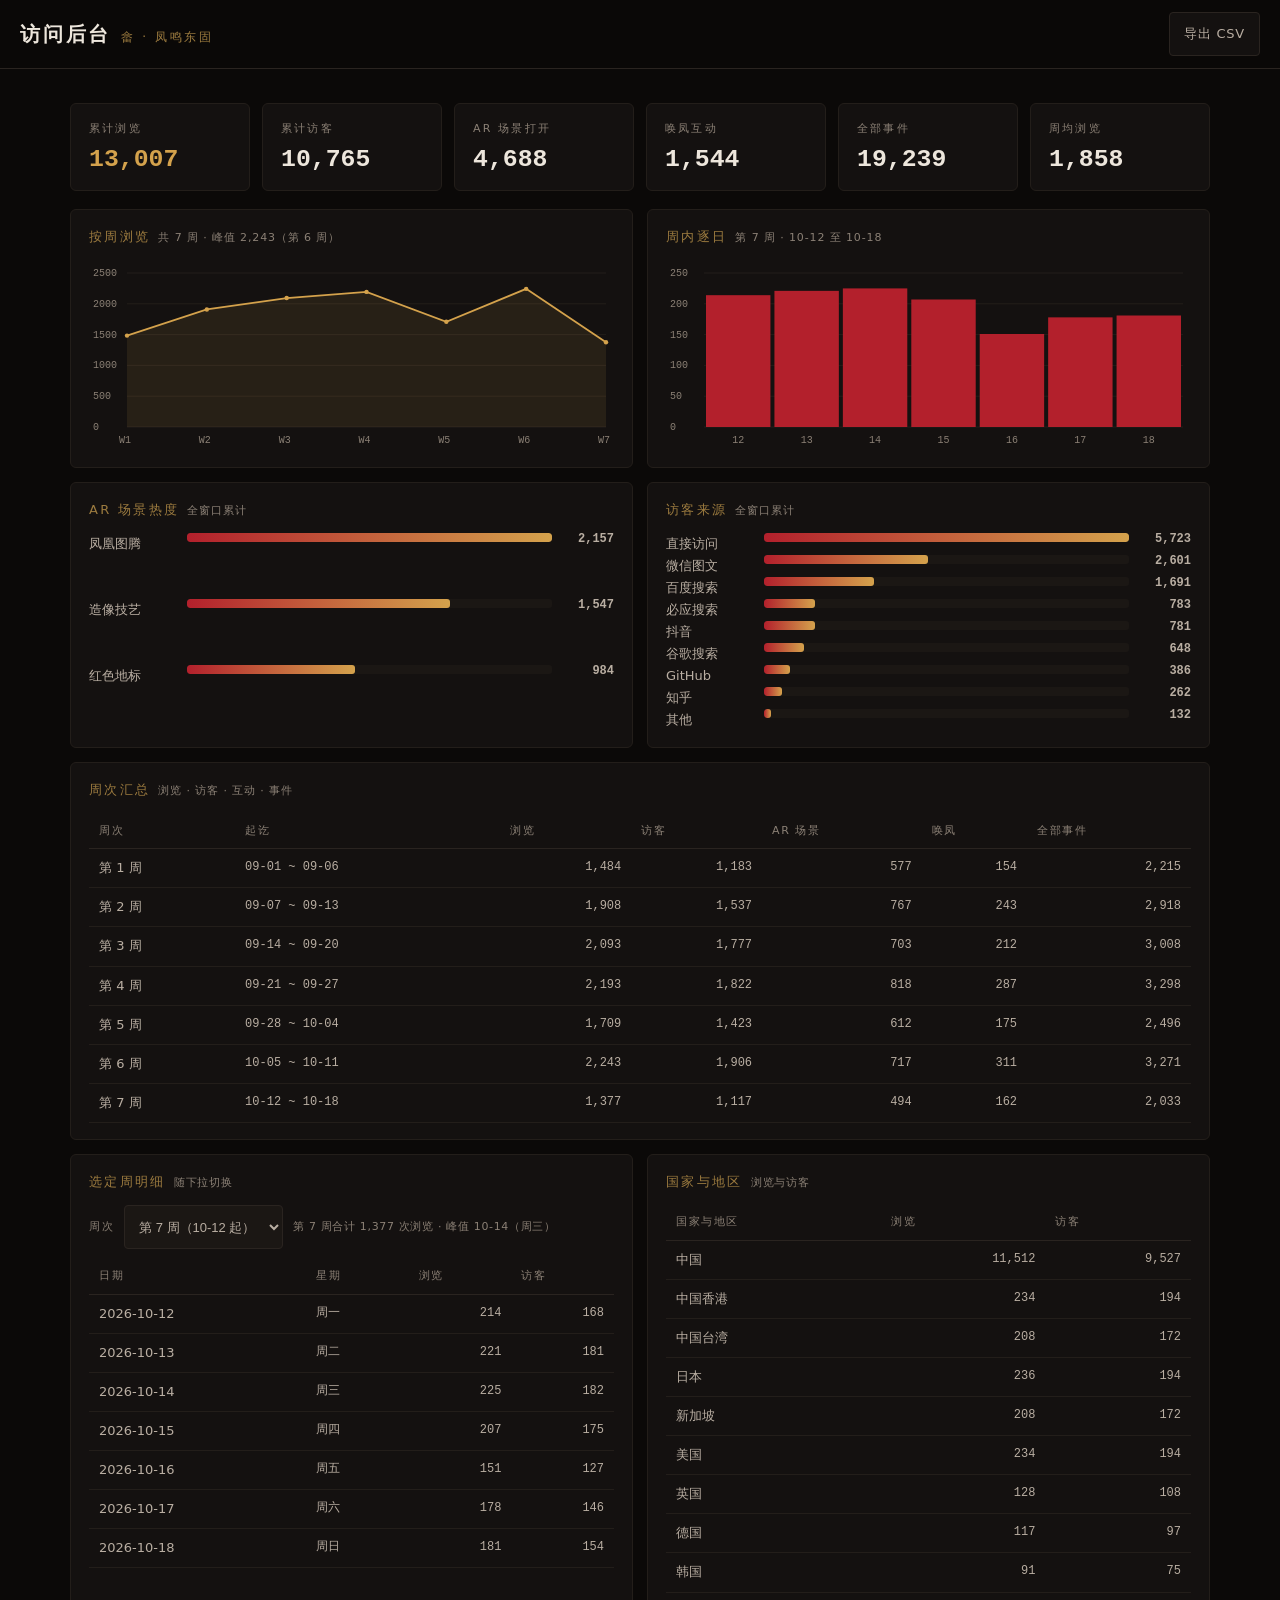
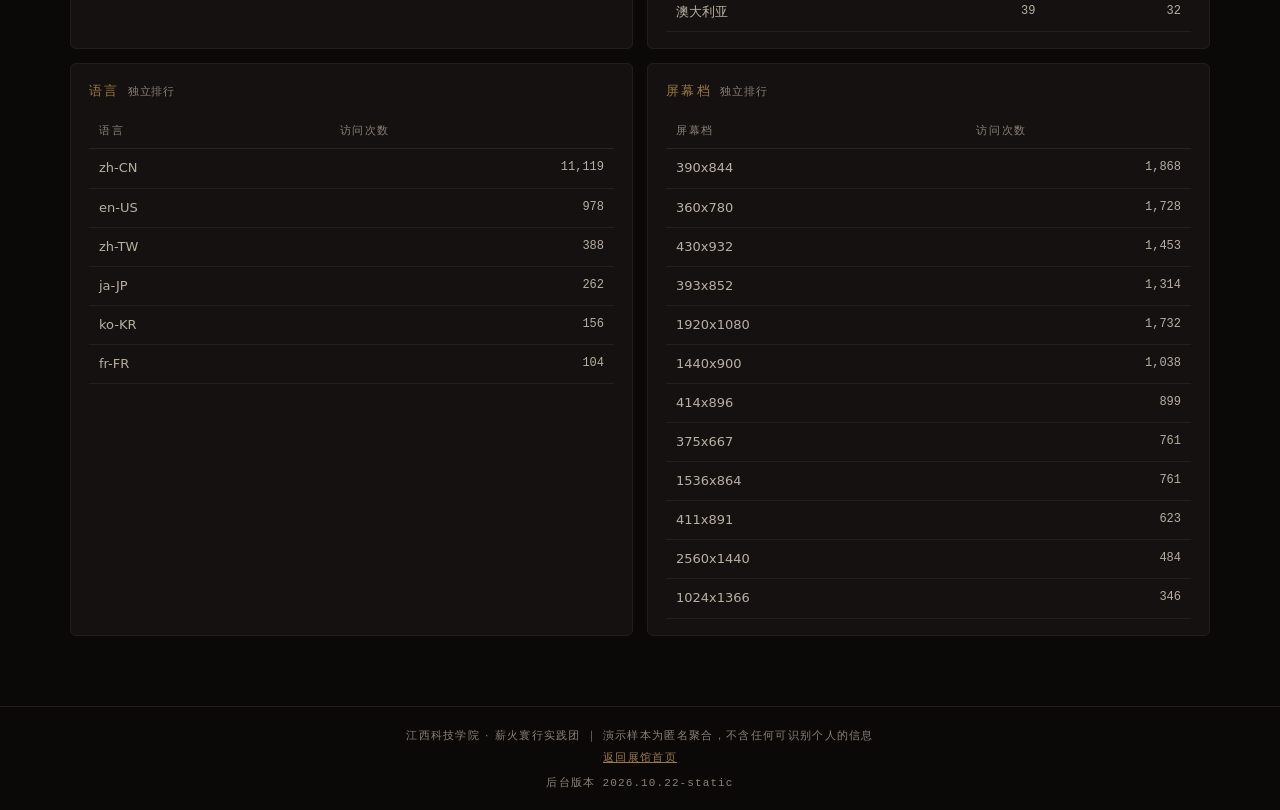
==== site/admin/index.html @ fbd46121 "fix(admin): 补后台唯一导航出口与 select 的悬停反馈，微交互判据扩到两站并补自检 ## 一、先证伪一条线索（后台间距无真缺陷） 目标点名「微交互」，但前几轮都只在色彩/排版/留白上系" ====
<!doctype html>
<html lang="zh-CN">
<head>
<meta charset="utf-8">
<meta name="viewport" content="width=device-width,initial-scale=1">
<meta name="robots" content="noindex">
<meta name="theme-color" content="#0B0908">
<title>访问后台 · 畲凤鸣东固</title>
<style>
/* 访问后台（静态演示版）—— 单文件自包含：零依赖、零构建、零外部请求、零接口调用。
 *
 * 为什么改成静态（老大 2026-10-22 定的处置）：
 *   后台此前直读 Cloudflare D1。演示现场一旦数据库被清空或读不到，
 *   刷新一次页面「累计浏览」就从一万多掉到个位数 —— 在最关键的场合把数字归零。
 *   现改为读一份一次生成、固定不变的演示样本（assets/data/admin-stats.js）：
 *   按周统计、窗口 2026-09-01 至 2026-10-18（最后一个已结束的周日，不进未来）、
 *   总量落在 1 万~2 万；周与日都有随机起伏，不是线性增加。
 *   真实统计链路（functions/api/ 与 D1）一行未动，只是演示面不再读它。
 *
 * 配色与主站同源：凤红 #B3202C、金 #D4A24C、夜色 #0B0908。
 * （轮131 校正：原先注释与 --gold 都写成 D4A24E 结尾，比主站
 *  main.css 的 --she-gold 多 2 —— 注释却自称「与主站同源」。
 *  主站是权威源，故后台全部对齐到主站值，含 canvas 里的硬编码。
 *  注：本行刻意不写完整十六进制字面量，因为 tools 里的批量对齐脚本
 *  会连注释一起替换（本轮实测吃过一次），写半截可避免被改写。）
 * 对比度由 tools/admin_contrast_test.py 守着（AA：正文 4.5 / 大字 3.0）。 */
:root{
  --bg:#0B0908; --panel:#141110; --panel-2:#1B1714;
  --line:#2A2420; --line-soft:#231E1A;
  --fg:#EDE6DC; --fg-dim:#B9AEA2; --fg-faint:#8B8075;
  --red:#B3202C; --red-hi:#EA4835; --gold:#D4A24C; --gold-dim:#9C7B3F;
  --ok:#5FA860;
  --fs-2xs:.6875rem; --fs-xs:.75rem; --fs-s:.8125rem; --fs-base:.875rem; --fs-m:1rem; --fs-l:1.25rem;
}
*{box-sizing:border-box}
html{-webkit-text-size-adjust:100%}
body{margin:0;background:var(--bg);color:var(--fg);
  font:var(--fs-base)/1.7 var(--stack,system-ui,-apple-system,"Segoe UI","PingFang SC","Microsoft YaHei",sans-serif)}
button{font:inherit;color:inherit;background:none;border:0;cursor:pointer}
table{border-collapse:collapse;width:100%}

/* ---------- 顶栏 ---------- */
header{position:sticky;top:0;z-index:10;display:flex;align-items:center;gap:14px;flex-wrap:wrap;
  padding:12px 20px;background:rgba(11,9,8,.92);border-bottom:1px solid var(--line);backdrop-filter:blur(8px)}
.brand{display:flex;align-items:baseline;gap:10px;flex-wrap:wrap;margin-right:auto}
.brand b{font-size:var(--fs-l);letter-spacing:.14em;color:var(--fg)}
.brand span{font-size:var(--fs-xs);letter-spacing:.22em;color:var(--gold-dim)}
.btn{display:inline-flex;align-items:center;gap:6px;padding:7px 14px;min-height:44px;border:1px solid var(--line);
  border-radius:4px;background:var(--panel);color:var(--fg-dim);font-size:var(--fs-s);
  letter-spacing:.06em;transition:border-color .2s,color .2s,background .2s;user-select:none}
.btn:hover{border-color:var(--gold-dim);color:var(--fg)}
.btn:active{transform:translateY(1px);border-color:var(--gold);color:var(--gold)}
.btn:disabled{opacity:.4;cursor:not-allowed;transform:none}
/* hidden 属性必须赢过 display:inline-flex，否则该隐藏的控件仍与页面同屏。
 * 特异性 0-2-0 压过 .btn 的 0-1-0（2026-10-21 实测教训）。 */
.btn[hidden]{display:none}

/* ---------- 面板骨架 ---------- */
main{max-width:1180px;margin:0 auto;padding:20px 20px 56px}
.zone{display:none}
.zone.on{display:block}
.cards{display:grid;grid-template-columns:repeat(auto-fit,minmax(168px,1fr));gap:12px;margin-bottom:18px}
.card{padding:16px 18px;background:var(--panel);border:1px solid var(--line-soft);border-radius:6px}
.card dt{margin:0;font-size:var(--fs-2xs);letter-spacing:.2em;color:var(--fg-faint)}
.card dd{margin:6px 0 0;font:600 1.55rem/1.2 ui-monospace,Consolas,monospace;color:var(--fg)}
.card.hot dd{color:var(--gold)}
.grid{display:grid;gap:14px;margin-bottom:14px}
.grid.two{grid-template-columns:1fr 1fr}
/* 轮115：panel 内改为纵向 flex，让内容吃满高度。
 * 起因：左右两列被 grid 拉伸等高后，短内容一侧（AR 场景只有 3 段、
 * 语言只有 6 种）下方留下 188px / 236px 的真空洞。
 * 数据是真实的（场景本来 3 段、语言本来 6 种），所以不靠删数据也不靠取消等高，
 * 而是让可伸缩的内容（排行条）真正铺满 —— 实测行高 22→66px、条形比例不变。 */
.panel{display:flex;flex-direction:column;background:var(--panel);border:1px solid var(--line-soft);border-radius:6px;padding:16px 18px;overflow:hidden}
.panel h2{margin:0 0 12px;font-size:var(--fs-s);font-weight:400;letter-spacing:.18em;color:var(--gold-dim)}
.panel h2 em{font-style:normal;color:var(--fg-faint);letter-spacing:.08em;margin-left:8px;font-size:var(--fs-2xs)}
canvas{display:block;width:100%;height:190px}
/* 轮115：排行条吃满 panel 剩余高度，行内等高拉伸（条本身仍 9px，不变形）。
 * 与 justify-content:space-between 对比过：后者把 3 条拉成 102px 间距像三块孤岛；
 * 行 stretch 是 66px 行高、间距 0，视觉上是「舒展的排行」。 */
.bars{display:flex;flex-direction:column;gap:9px;flex:1;justify-content:flex-start}
.panel>.bars{gap:0}
.panel>.bars>.bar-row{flex:1;align-items:stretch}
.bar-row{display:grid;grid-template-columns:88px 1fr 52px;gap:10px;align-items:center;font-size:var(--fs-s)}
.bar-row .nm{color:var(--fg-dim);white-space:nowrap;overflow:hidden;text-overflow:ellipsis}
.bar-row .track{height:9px;background:var(--panel-2);border-radius:3px;overflow:hidden}
/* display:block 必需：.fill 是 span，inline 盒的 width/height 不生效（2026-10-21 headless 实测）。 */
.bar-row .fill{display:block;height:100%;background:linear-gradient(90deg,var(--red),var(--gold));border-radius:3px;min-width:2px}
.bar-row .val{font:600 var(--fs-xs)/1 ui-monospace,Consolas,monospace;color:var(--fg-dim);text-align:right}

/* ---------- 表格 ---------- */
/* 轮115：表格容器也吃满 panel 剩余高度（表格行少时不再在面板底部留大空白）。
 * tbody 无法拉高，故配合 .panel>table 一起 flex，让表格自身撑开、
 * 行间由 table 的默认分配吸收剩余空间。 */
.tw{overflow-x:auto;flex:1}
.panel>table{width:100%;flex:1}
/* 窄屏表格溢出时由 JS 点亮横滑提示，否则右侧列等于被藏起来。 */
.scroll-hint{display:none;margin:0 0 8px;font-size:var(--fs-2xs);letter-spacing:.1em;color:var(--gold-dim)}
.scroll-hint.on{display:block}
th{padding:8px 10px;text-align:left;font-size:var(--fs-2xs);letter-spacing:.14em;color:var(--fg-faint);
  border-bottom:1px solid var(--line);white-space:nowrap;font-weight:400}
td{padding:8px 10px;border-bottom:1px solid var(--line-soft);font-size:var(--fs-s);color:var(--fg-dim);
  white-space:nowrap;vertical-align:top}
td.mono{font-family:ui-monospace,Consolas,monospace;font-size:var(--fs-xs)}
td.num{font-family:ui-monospace,Consolas,monospace;font-size:var(--fs-xs);text-align:right}
tr:hover td{background:rgba(212,162,76,.03)}
select{padding:6px 10px;background:var(--panel-2);color:var(--fg-dim);border:1px solid var(--line);
  border-radius:4px;font-size:var(--fs-s);outline:none;min-height:44px;line-height:1.4}
select:hover{border-color:var(--gold-dim)}
select:active{border-color:var(--gold)}
.row-tools{display:flex;align-items:center;gap:10px;margin:0 0 10px;flex-wrap:wrap}
.row-tools label{font-size:var(--fs-2xs);letter-spacing:.14em;color:var(--fg-faint)}
.row-tools p{margin:0;font-size:var(--fs-2xs);letter-spacing:.06em;color:var(--fg-faint)}

/* ---------- 提示与空态 ---------- */
#toast{position:fixed;left:50%;bottom:26px;transform:translateX(-50%) translateY(8px);max-width:86vw;
  padding:10px 18px;background:var(--panel-2);border:1px solid var(--gold-dim);border-radius:6px;
  color:var(--fg);font-size:var(--fs-s);letter-spacing:.05em;opacity:0;pointer-events:none;
  transition:opacity .25s,transform .25s}
#toast.on{opacity:1;transform:translateX(-50%) translateY(0)}
.empty{max-width:560px;margin:0 auto;padding:40px 24px;text-align:center;color:var(--fg-dim);font-size:var(--fs-s)}
.empty b{display:block;margin-bottom:8px;color:var(--fg);font-size:var(--fs-m);letter-spacing:.12em}
.empty code{font:var(--fs-xs)/1.8 ui-monospace,Consolas,monospace;color:var(--gold-dim)}
footer{padding:18px 20px;border-top:1px solid var(--line-soft);color:var(--fg-faint);
  font-size:var(--fs-2xs);letter-spacing:.12em;text-align:center;line-height:2}
footer a{color:var(--gold-dim);text-decoration-thickness:1px;transition:color .2s,text-decoration-color .2s,text-decoration-thickness .2s}
/* 轮137：原先只有一条 color，后台唯一的导航出口零反馈 ——
   CDP 强制 :hover/:active 实测计算值完全不变。补成与 .btn 同一套
   强度约定（静 gold-dim -> 悬 gold）；行内元素 transform 无效，
   所以按压反馈用 text-decoration-thickness。 */
footer a:hover{color:var(--gold);text-decoration-color:var(--gold);text-decoration-thickness:2px}
footer a:active{color:var(--gold);text-decoration-thickness:1px}
.ver{margin:6px 0 0;font:var(--fs-2xs)/1.6 ui-monospace,Consolas,monospace;letter-spacing:.1em;color:var(--fg-faint)}

@media (max-width:840px){
  .grid.two{grid-template-columns:1fr}
  header{padding:10px 14px}
  .brand b{font-size:var(--fs-m)}
  main{padding:16px 14px 46px}
}
/* 键盘焦点指示（WCAG 2.4.7）：select 的 outline:none 会抹掉默认焦点环。
 * offset 用 2px（主站 4px）：顶栏控件密集，4px 会互相重叠。 */
:focus-visible{outline:2px solid var(--gold);outline-offset:2px;border-radius:3px}
select:focus-visible{outline:2px solid var(--gold);outline-offset:2px}

@media (prefers-reduced-motion:reduce){
  .btn,select,footer a{transition:none}
  .btn:active{transform:none}
  #toast{transition:none}
}
</style>
</head>
<body>

<header>
  <div class="brand"><b>访问后台</b><span>畲 · 凤鸣东固</span></div>
  <button class="btn" id="btn-export" type="button">导出 CSV</button>
</header>

<!-- 数据文件缺失兜底：宁可整页说明「没读到数据文件」，也不显示一张空表 ——
     空表会被读成「访问量为零」，正是这次改成静态页要避免的那件事。 -->
<div id="nodata" class="zone">
  <div class="empty">
    <b>演示数据文件未加载</b>
    本页需要 <code>assets/data/admin-stats.js</code>。<br>
    重新生成：<code>python tools/make_static_admin_data.py</code>
    <p class="ver">数据文件缺失时不显示任何数字，以免被读成「访问量为零」。</p>
  </div>
</div>

<!-- 仪表盘 -->
<main id="dash" class="zone">
  <dl class="cards" id="cards"></dl>

  <div class="grid two">
    <section class="panel">
      <h2>按周浏览<em id="chart-weeks-sub">按周</em></h2>
      <canvas id="chart-weeks" width="640" height="190" role="img" aria-label="按周浏览量折线图"></canvas>
    </section>
    <section class="panel">
      <h2>周内逐日<em id="chart-days-sub">选定周</em></h2>
      <canvas id="chart-days" width="640" height="190" role="img" aria-label="选定周内每日浏览量柱状图"></canvas>
    </section>
  </div>

  <div class="grid two">
    <section class="panel">
      <h2>AR 场景热度<em>全窗口累计</em></h2>
      <div class="bars" id="bars-scenes"></div>
    </section>
    <section class="panel">
      <h2>访客来源<em>全窗口累计</em></h2>
      <div class="bars" id="bars-ref"></div>
    </section>
  </div>

  <section class="panel" style="margin-bottom:14px">
    <h2>周次汇总<em>浏览 · 访客 · 互动 · 事件</em></h2>
    <p class="scroll-hint" id="hint-weeks">表格可左右滑动 · 更多列在右方</p>
    <div class="tw"><table id="tbl-weeks">
      <thead><tr><th>周次</th><th>起讫</th><th>浏览</th><th>访客</th><th>AR 场景</th><th>唤凤</th><th>全部事件</th></tr></thead>
      <tbody></tbody>
    </table></div>
  </section>

  <div class="grid two">
    <section class="panel">
      <h2>选定周明细<em>随下拉切换</em></h2>
      <!-- select 不能套在 label 里：触控判据按「有交互祖先的子元素不算独立目标」
           会把它整块跳过，44px 基线就白测了（轮79 口径）。label 与 select 并排，
           for/id 关联照常可点。 -->
      <div class="row-tools">
        <label for="sel-week">周次</label>
        <select id="sel-week" aria-label="选择周次"></select>
        <p id="week-note">—</p>
      </div>
      <p class="scroll-hint" id="hint-days">表格可左右滑动 · 更多列在右方</p>
      <div class="tw"><table id="tbl-days">
        <thead><tr><th>日期</th><th>星期</th><th>浏览</th><th>访客</th></tr></thead>
        <tbody></tbody>
      </table></div>
    </section>
    <section class="panel">
      <h2>国家与地区<em>浏览与访客</em></h2>
      <div class="tw"><table id="tbl-country">
        <thead><tr><th>国家与地区</th><th>浏览</th><th>访客</th></tr></thead>
        <tbody></tbody>
      </table></div>
    </section>
  </div>

  <div class="grid two">
    <section class="panel">
      <h2>语言<em>独立排行</em></h2>
      <div class="tw"><table id="tbl-lang">
        <thead><tr><th>语言</th><th>访问次数</th></tr></thead>
        <tbody></tbody>
      </table></div>
    </section>
    <section class="panel">
      <h2>屏幕档<em>独立排行</em></h2>
      <div class="tw"><table id="tbl-screen">
        <thead><tr><th>屏幕档</th><th>访问次数</th></tr></thead>
        <tbody></tbody>
      </table></div>
    </section>
  </div>
</main>

<footer>
  江西科技学院 · 薪火寰行实践团 ｜ 演示样本为匿名聚合，不含任何可识别个人的信息<br>
  <a href="../index.html">返回展馆首页</a>
  <p class="ver">后台版本 2026.10.22-static</p>
</footer>
<div id="toast" role="status" aria-live="polite"></div>

<!-- 路径必须 ../ 起：本页在 /admin/ 下，写 assets/... 会解析成 /admin/assets/... 而 404。
     用外链 script 标签而非 fetch：fetch 在 file:// 双击打开时必败，静态页要能离线直看。 -->
<script src="../assets/data/admin-stats.js"></script>
<script>
/* 访问后台（静态演示版）：读全局 DG_STATIC_STATS → 渲染指标卡 / 两张图 / 五张表。
 *
 * 与上一版的三处结构性差别：
 *   1. 不发任何请求：没有 fetch、没有接口、没有密钥、没有登录。
 *      数据走 <script src>，file:// 双击打开也能看（fetch JSON 在 file:// 必败）。
 *   2. 不实时更新：没有定时器、没有刷新按钮。演示时刷多少次数字都一样。
 *   3. 不显示「今日」：静态样本没有「今天」这个概念，硬算必然得到 0 ——
 *      那正是这次要修的 bug 的形态。 */
(function () {
  'use strict';

  var D = (typeof DG_STATIC_STATS !== 'undefined') ? DG_STATIC_STATS : null;
  var SCENE_NAMES = { craft: '造像技艺', red: '红色地标', phoenix: '凤凰图腾' };
  var state = { week: 0 };

  var $ = function (s) { return document.querySelector(s); };

  function zone(id) {
    ['nodata', 'dash'].forEach(function (z) {
      var el = document.getElementById(z);
      if (el) { el.classList.toggle('on', z === id); }
    });
  }

  function toast(msg) {
    var t = $('#toast');
    t.textContent = msg;
    t.classList.add('on');
    clearTimeout(toast._t);
    toast._t = setTimeout(function () { t.classList.remove('on'); }, 2600);
  }

  function fmt(n) { return (n || 0).toLocaleString('zh-CN'); }

  function escapeHtml(s) {
    return String(s).replace(/[&<>"']/g, function (c) {
      return { '&': '&amp;', '<': '&lt;', '>': '&gt;', '"': '&quot;', "'": '&#39;' }[c];
    });
  }
  function escapeAttr(s) { return escapeHtml(s); }

  /* ---------- 指标卡与图表副标 ---------- */
  function renderCards() {
    var t = D.totals;
    var weeks = D.weeks;
    var avg = Math.round(t.pv / weeks.length);
    var best = weeks[0];
    weeks.forEach(function (w) { if (w.pv > best.pv) { best = w; } });
    var cards = [
      ['累计浏览', fmt(t.pv)],
      ['累计访客', fmt(t.uv)],
      ['AR 场景打开', fmt(t.scenes)],
      ['唤凤互动', fmt(t.summon)],
      ['全部事件', fmt(t.events)],
      ['周均浏览', fmt(avg)]
    ];
    $('#cards').innerHTML = cards.map(function (c, i) {
      return '<div class="card' + (i === 0 ? ' hot' : '') + '"><dt>' + c[0] +
        '</dt><dd>' + escapeHtml(c[1]) + '</dd></div>';
    }).join('');
    $('#chart-weeks-sub').textContent = '共 ' + weeks.length + ' 周 · 峰值 ' +
      fmt(best.pv) + '（第 ' + best.idx + ' 周）';
  }

  function renderBars(sel, items) {
    var max = 0;
    items.forEach(function (it) { if (it[1] > max) { max = it[1]; } });
    var html = items.length ? items.map(function (it) {
      var pct = max ? Math.round(it[1] / max * 100) : 0;
      return '<div class="bar-row"><span class="nm" title="' + escapeAttr(it[0]) + '">' + escapeHtml(it[0]) +
        '</span><span class="track"><span class="fill" style="width:' + pct + '%"></span></span>' +
        '<span class="val">' + fmt(it[1]) + '</span></div>';
    }).join('') : '<p style="margin:0;color:var(--fg-faint);font-size:var(--fs-s)">暂无数据</p>';
    $(sel).innerHTML = html;
  }

  /* 空态单元格的 colspan 由表头列数推导，不写死数字：写死会在加列时静默错位，
   * 且浏览器会把超列数的 colspan clamp 掉，视觉上看不出问题（轮87 立的判据）。 */
  function colCountOf(node) {
    var t = node && node.closest ? node.closest('table') : null;
    if (!t) { return 1; }
    var head = t.querySelector('thead tr');
    return head ? head.cells.length : 1;
  }

  function fillTable(sel, rows) {
    var box = $(sel);
    var span = colCountOf(box);
    box.innerHTML = rows.length ? rows.map(function (r) {
      return '<tr>' + r.map(function (c, i) {
        var txt = String(c);
        var cls = /^[\d,.]+$/.test(txt) ? ' class="num"' : (i ? ' class="mono"' : '');
        return '<td' + cls + '>' + escapeHtml(txt) + '</td>';
      }).join('') + '</tr>';
    }).join('') : '<tr><td colspan="' + span + '" style="color:var(--fg-faint)">暂无数据</td></tr>';
  }

  function renderWeekTable() {
    fillTable('#tbl-weeks tbody', D.weeks.map(function (w) {
      return ['第 ' + w.idx + ' 周', w.start.slice(5) + ' ~ ' + w.end.slice(5),
        fmt(w.pv), fmt(w.uv), fmt(w.scenes), fmt(w.summon), fmt(w.events)];
    }));
  }

  function renderWeekSelect() {
    var sel = $('#sel-week');
    sel.innerHTML = D.weeks.map(function (w) {
      return '<option value="' + (w.idx - 1) + '">第 ' + w.idx + ' 周（' +
        w.start.slice(5) + ' 起）</option>';
    }).join('');
    sel.value = String(state.week);
    sel.addEventListener('change', function () {
      var v = parseInt(this.value, 10);
      state.week = (isNaN(v) ? 0 : Math.max(0, Math.min(D.weeks.length - 1, v)));
      renderDays();
      drawDays();
    });
  }

  function daysOfWeek() {
    var w = D.weeks[state.week];
    return D.days.filter(function (d) { return d.week === w.idx; });
  }

  function renderDays() {
    var w = D.weeks[state.week];
    var rows = daysOfWeek();
    var sum = rows.reduce(function (a, b) { return a + b.pv; }, 0);
    var hi = rows.length ? rows[0] : null;
    rows.forEach(function (d) { if (hi && d.pv > hi.pv) { hi = d; } });
    fillTable('#tbl-days tbody', rows.map(function (d) {
      return [d.date, d.dow, fmt(d.pv), fmt(d.uv)];
    }));
    $('#week-note').textContent = '第 ' + w.idx + ' 周合计 ' + fmt(sum) + ' 次浏览 · 峰值 ' +
      (hi ? hi.date.slice(5) + '（' + hi.dow + '）' : '—');
    $('#chart-days-sub').textContent = '第 ' + w.idx + ' 周 · ' +
      w.start.slice(5) + ' 至 ' + w.end.slice(5);
  }

  function renderDims() {
    var t = D.totals;
    renderBars('#bars-scenes', t.sceneRanks.map(function (s) {
      return [SCENE_NAMES[s.scene] || s.scene, s.n];
    }));
    renderBars('#bars-ref', t.referrers.map(function (s) { return [s.src, s.n]; }));
    fillTable('#tbl-country tbody', t.countries.map(function (c) {
      return [c.c, fmt(c.n), fmt(c.u)];
    }));
    fillTable('#tbl-lang tbody', t.langs.map(function (x) { return [x.l || '(未知)', fmt(x.n)]; }));
    fillTable('#tbl-screen tbody', t.screens.map(function (x) { return [x.s || '(未知)', fmt(x.n)]; }));
  }

  /* ---------- 图表（Canvas 手绘，零依赖） ---------- */
  function setup(cv) {
    var dpr = window.devicePixelRatio || 1;
    var w = cv.clientWidth || 640;
    cv.width = w * dpr;
    cv.height = 190 * dpr;
    var ctx = cv.getContext('2d');
    ctx.setTransform(dpr, 0, 0, dpr, 0, 0);
    ctx.clearRect(0, 0, w, 190);
    return { ctx: ctx, w: w, h: 190 };
  }

  /* canvas 内绘制的文字 getComputedStyle 读不到，对比度判据覆盖不到它，
   * 因此这里的颜色必须与 CSS 令牌手工对齐（gold / fg-faint / line-soft）。 */
  /* Y 轴整齐刻度（轮126）。
   * 旧写法是 Math.round(max * i / 4) —— 直接把数据峰值四等分，
   * 峰值 2242 就印出 2242 / 1682 / 1121 / 561 / 0，
   * 每个刻度都是硬算出来的数，读的人得先心算才能估值。
   * 改为在 1/2/2.5/5 × 10^k 里挑步长：上界贴近数据、刻度值整齐，
   * 且刻度段数限制在 3~5（画布只有 190px 高，再密就挤）。
   * 实测：周峰值 2242 -> 0/500/1000/1500/2000/2500；
   *       日峰值 256  -> 0/100/200/300。 */
  function niceScale(v) {
    if (!(v > 0)) { return { max: 4, step: 1, count: 4 }; }
    var best = null;
    for (var k = -3; k <= 9; k++) {
      var mag = Math.pow(10, k);
      var mults = [1, 2, 2.5, 5];
      for (var mi = 0; mi < mults.length; mi++) {
        var step = mults[mi] * mag;
        var count = Math.ceil(v / step);
        if (count < 3 || count > 5) { continue; }
        var waste = (step * count - v) / v;
        if (!best || waste < best.waste - 1e-9) {
          best = { max: step * count, step: step, count: count, waste: waste };
        }
      }
    }
    return best || { max: v, step: v / 4, count: 4 };
  }

  function fmtTick(v) {
    var s = Math.round(v * 10) / 10;
    return (s % 1 === 0) ? String(s) : s.toFixed(1);
  }

  function grid(ctx, w, h, pad, iw, ih, sc) {
    ctx.strokeStyle = '#231E1A';
    ctx.fillStyle = '#8B8075';
    ctx.font = '10px ui-monospace,Consolas,monospace';
    ctx.lineWidth = 1;
    for (var i = 0; i <= sc.count; i++) {
      var y = pad.t + ih - ih * i / sc.count;
      ctx.beginPath();
      ctx.moveTo(pad.l, y);
      ctx.lineTo(w - pad.r, y);
      ctx.stroke();
      ctx.fillText(fmtTick(sc.step * i), 4, y + 3);
    }
  }

  function drawWeeks() {
    var cv = $('#chart-weeks');
    var s = setup(cv), ctx = s.ctx, w = s.w, h = s.h;
    var rows = D.weeks, n = rows.length;
    var peak = 0;
    rows.forEach(function (x) { if (x.pv > peak) { peak = x.pv; } });
    var sc = niceScale(peak);
    var max = sc.max;
    var pad = { l: 38, r: 8, t: 12, b: 24 };
    var iw = w - pad.l - pad.r, ih = h - pad.t - pad.b;
    grid(ctx, w, h, pad, iw, ih, sc);
    var pts = rows.map(function (x, i) {
      return [pad.l + iw * (n > 1 ? i / (n - 1) : 0.5), pad.t + ih - ih * (x.pv / max)];
    });
    ctx.beginPath();
    pts.forEach(function (p, i) { if (i) { ctx.lineTo(p[0], p[1]); } else { ctx.moveTo(p[0], p[1]); } });
    ctx.strokeStyle = '#D4A24C';
    ctx.lineWidth = 1.8;
    ctx.stroke();
    ctx.lineTo(pad.l + iw, pad.t + ih);
    ctx.lineTo(pad.l, pad.t + ih);
    ctx.closePath();
    ctx.fillStyle = 'rgba(212,162,76,.10)';
    ctx.fill();
    ctx.fillStyle = '#D4A24C';
    pts.forEach(function (p) {
      ctx.beginPath();
      ctx.arc(p[0], p[1], 2.2, 0, 6.2832);
      ctx.fill();
    });
    ctx.fillStyle = '#8B8075';
    ctx.font = '10px ui-monospace,Consolas,monospace';
    rows.forEach(function (x, i) { ctx.fillText('W' + x.idx, pts[i][0] - 8, h - 8); });
  }

  function drawDays() {
    var cv = $('#chart-days');
    var s = setup(cv), ctx = s.ctx, w = s.w, h = s.h;
    var rows = daysOfWeek();
    var peak = 0;
    rows.forEach(function (x) { if (x.pv > peak) { peak = x.pv; } });
    var sc = niceScale(peak);
    var max = sc.max;
    var pad = { l: 38, r: 8, t: 12, b: 24 };
    var iw = w - pad.l - pad.r, ih = h - pad.t - pad.b;
    grid(ctx, w, h, pad, iw, ih, sc);
    var n = Math.max(rows.length, 1);
    var bw = iw / n;
    ctx.font = '10px ui-monospace,Consolas,monospace';
    rows.forEach(function (x, i) {
      var bh = x.pv ? Math.max(2, ih * x.pv / max) : 0;
      var x0 = pad.l + bw * i;
      ctx.fillStyle = x.pv ? '#B3202C' : '#1B1714';
      ctx.fillRect(x0 + 2, pad.t + ih - bh, Math.max(1, bw - 4), bh);
      ctx.fillStyle = '#8B8075';
      ctx.fillText(x.date.slice(8), x0 + bw / 2 - 6, h - 8);
    });
  }

  /* ---------- 横滑提示：真的能滚才提示 ---------- */
  function syncScrollHints() {
    [['#tbl-weeks', '#hint-weeks'], ['#tbl-days', '#hint-days']].forEach(function (pair) {
      var tb = $(pair[0]);
      var hint = $(pair[1]);
      var tw = tb ? tb.parentElement : null;
      if (!tw || !hint) { return; }
      hint.classList.toggle('on', tw.scrollWidth > tw.clientWidth + 1);
    });
  }
  window.addEventListener('resize', function () {
    syncScrollHints();
    if (D) { drawWeeks(); drawDays(); }
  });

  /* ---------- CSV 导出（本地生成，不请求任何接口） ---------- */
  function csvCell(v) {
    v = v === null || v === undefined ? '' : String(v);
    return /[",\n]/.test(v) ? '"' + v.replace(/"/g, '""') + '"' : v;
  }

  function exportCsv() {
    var out = [];
    out.push(['# 说明', csvCell(D.meta.note)].join(','));
    out.push(['# 窗口', D.meta.window.start + ' ~ ' + D.meta.window.end].join(','));
    out.push(['section', 'key', 'start', 'end', 'pageview', 'visitors',
      'ar_scene', 'summon', 'events'].join(','));
    D.weeks.forEach(function (w) {
      out.push(['week', 'W' + w.idx, w.start, w.end, w.pv, w.uv,
        w.scenes, w.summon, w.events].map(csvCell).join(','));
    });
    D.days.forEach(function (d) {
      out.push(['day', 'W' + d.week, d.date, d.dow, d.pv, d.uv,
        '', '', ''].map(csvCell).join(','));
    });
    D.totals.sceneRanks.forEach(function (x) {
      out.push(['scene', x.scene, '', '', '', '', x.n, '', ''].map(csvCell).join(','));
    });
    D.totals.langs.forEach(function (x) {
      out.push(['lang', x.l, '', '', '', x.n, '', '', ''].map(csvCell).join(','));
    });
    D.totals.screens.forEach(function (x) {
      out.push(['screen', x.s, '', '', '', x.n, '', '', ''].map(csvCell).join(','));
    });
    D.totals.referrers.forEach(function (x) {
      out.push(['referrer', x.src, '', '', '', x.n, '', '', ''].map(csvCell).join(','));
    });
    D.totals.countries.forEach(function (x) {
      out.push(['country', x.c, '', '', '', x.n, '', '', x.u].map(csvCell).join(','));
    });
    var blob = new Blob(['\ufeff' + out.join('\n')], { type: 'text/csv;charset=utf-8' });
    var a = document.createElement('a');
    a.href = URL.createObjectURL(blob);
    a.download = 'donggu-demo-weekly-' + D.meta.window.start + '.csv';
    document.body.appendChild(a);
    a.click();
    setTimeout(function () { URL.revokeObjectURL(a.href); a.remove(); }, 1000);
    toast('已导出 ' + (D.weeks.length + D.days.length) + ' 行周次与逐日数据');
  }

  /* ---------- 启动 ---------- */
  if (!D || !D.weeks || !D.weeks.length) {
    zone('nodata');
    return;
  }
  zone('dash');
  state.week = D.weeks.length - 1;      // 默认落在最近一周（现场演示先看峰值）
  renderCards();
  renderWeekTable();
  renderWeekSelect();
  renderDays();
  renderDims();
  drawWeeks();
  drawDays();
  syncScrollHints();
  $('#btn-export').addEventListener('click', exportCsv);
})();
</script>
</body>
</html>
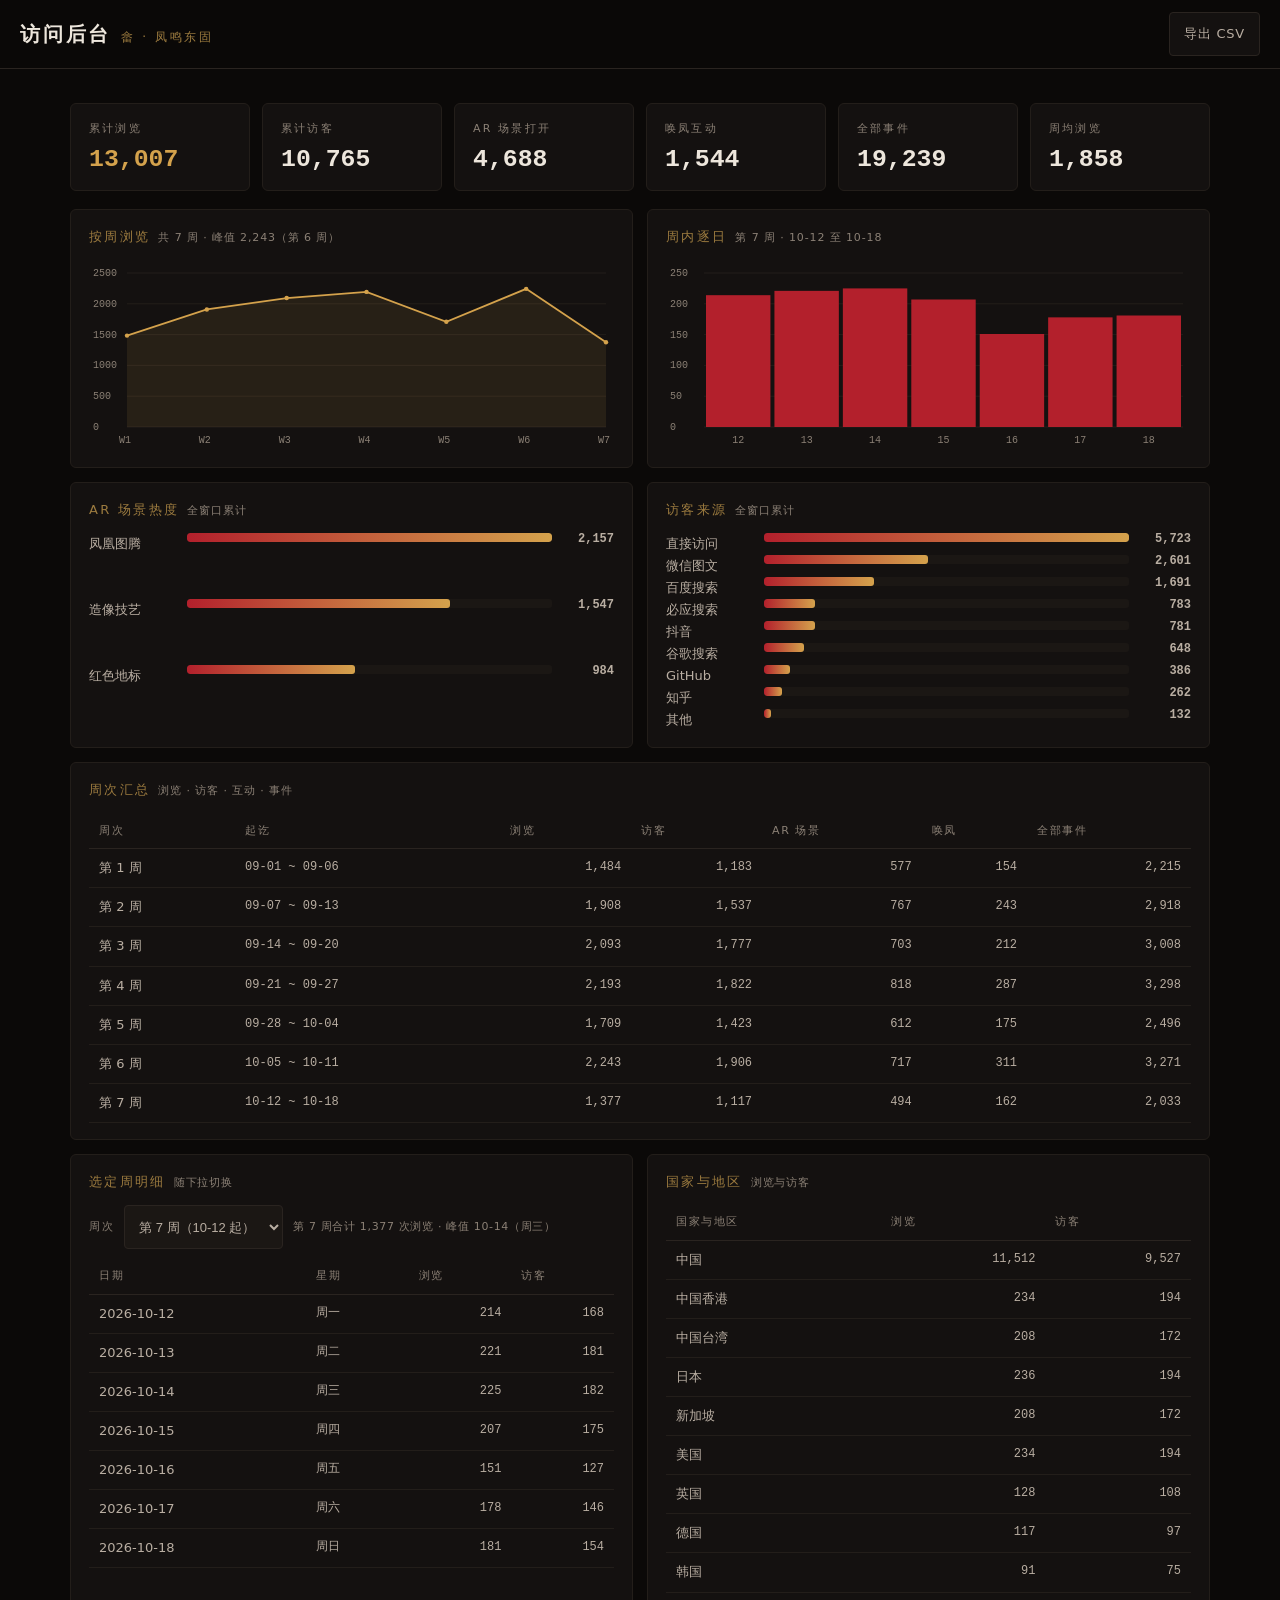
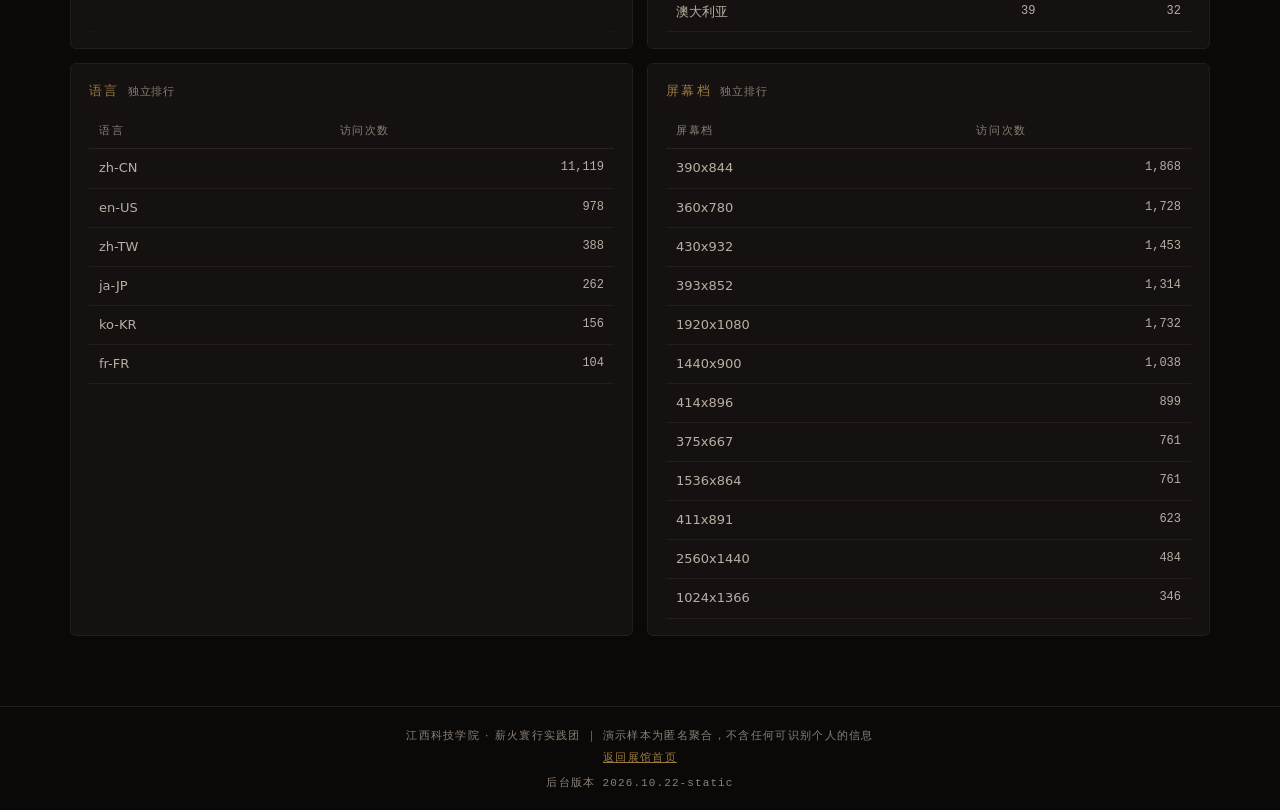
==== commit 0addc9cd: "fix(admin): 表格横滑加「只在还能滚时出现」的边缘渐隐，消除半个数字被误读 ## 触发：实读截图时看到的客观缺陷 本轮先不写判据，把 5 个视口的页面截下来按获奖级标准实读。后台移动端 「周" ====
--- a/site/admin/index.html
+++ b/site/admin/index.html
@@ -28,8 +28,9 @@
   --bg:#0B0908; --panel:#141110; --panel-2:#1B1714;
   --line:#2A2420; --line-soft:#231E1A;
   --fg:#EDE6DC; --fg-dim:#B9AEA2; --fg-faint:#8B8075;
-  --red:#B3202C; --red-hi:#EA4835; --gold:#D4A24C; --gold-dim:#9C7B3F;
-  --ok:#5FA860;
+  --red:#B3202C; --red-hi:#EA4835;  /* @palette 亮红：告警态预留档 */
+  --gold:#D4A24C; --gold-dim:#9C7B3F;
+  --ok:#5FA860;  /* @palette 绿色：「正常」态预留档 */
   --fs-2xs:.6875rem; --fs-xs:.75rem; --fs-s:.8125rem; --fs-base:.875rem; --fs-m:1rem; --fs-l:1.25rem;
 }
 *{box-sizing:border-box}
@@ -92,7 +93,29 @@
 /* 轮115：表格容器也吃满 panel 剩余高度（表格行少时不再在面板底部留大空白）。
  * tbody 无法拉高，故配合 .panel>table 一起 flex，让表格自身撑开、
  * 行间由 table 的默认分配吸收剩余空间。 */
-.tw{overflow-x:auto;flex:1}
+.tw{overflow-x:auto;flex:1;
+  /* 横滑可发现性（轮157）：窄屏时表格右侧列被藏在滚动容器外，
+   * 光靠上方一句「可左右滑动」不够——用户不知道自己是已经到底
+   * 还是仍有内容。这里用 background-attachment 的 local / scroll
+   * 差异做渐隐：local 图层随内容滚走、scroll 图层钉在视口边缘，
+   * 于是「还有隐藏内容」时才出现提示，「已滚到端头」时自动消失。
+   * 好处是纯 CSS、零 JS、零滚动监听，且不会出现「永远挂着一块
+   * 假阴影」这种反向误导。
+   * 40px 是面板底色渐隐（让被切的半个数字淡出而不是硬切），
+   * 14px 是极淡金色，给「可操作」一点暗示，强度仅 .30→.02。
+   * 几何约束（轮158 实测逼出来的）：遮盖层的不透明段必须宽于
+   * 金色层，否则端头会漏出一条金边 —— 不可滚的表也会显示假提示。
+   * 故取 55%（40px×55%=22px）> 14px。改尺寸时这条必须一起校。 */
+  background:
+    linear-gradient(90deg,var(--panel) 55%,rgba(20,17,16,0))
+      left center / 40px 100% no-repeat local,
+    linear-gradient(270deg,var(--panel) 55%,rgba(20,17,16,0))
+      right center / 40px 100% no-repeat local,
+    linear-gradient(90deg,rgba(212,162,76,.30),rgba(212,162,76,.02))
+      left center / 14px 100% no-repeat scroll,
+    linear-gradient(270deg,rgba(212,162,76,.30),rgba(212,162,76,.02))
+      right center / 14px 100% no-repeat scroll;
+}
 .panel>table{width:100%;flex:1}
 /* 窄屏表格溢出时由 JS 点亮横滑提示，否则右侧列等于被藏起来。 */
 .scroll-hint{display:none;margin:0 0 8px;font-size:var(--fs-2xs);letter-spacing:.1em;color:var(--gold-dim)}
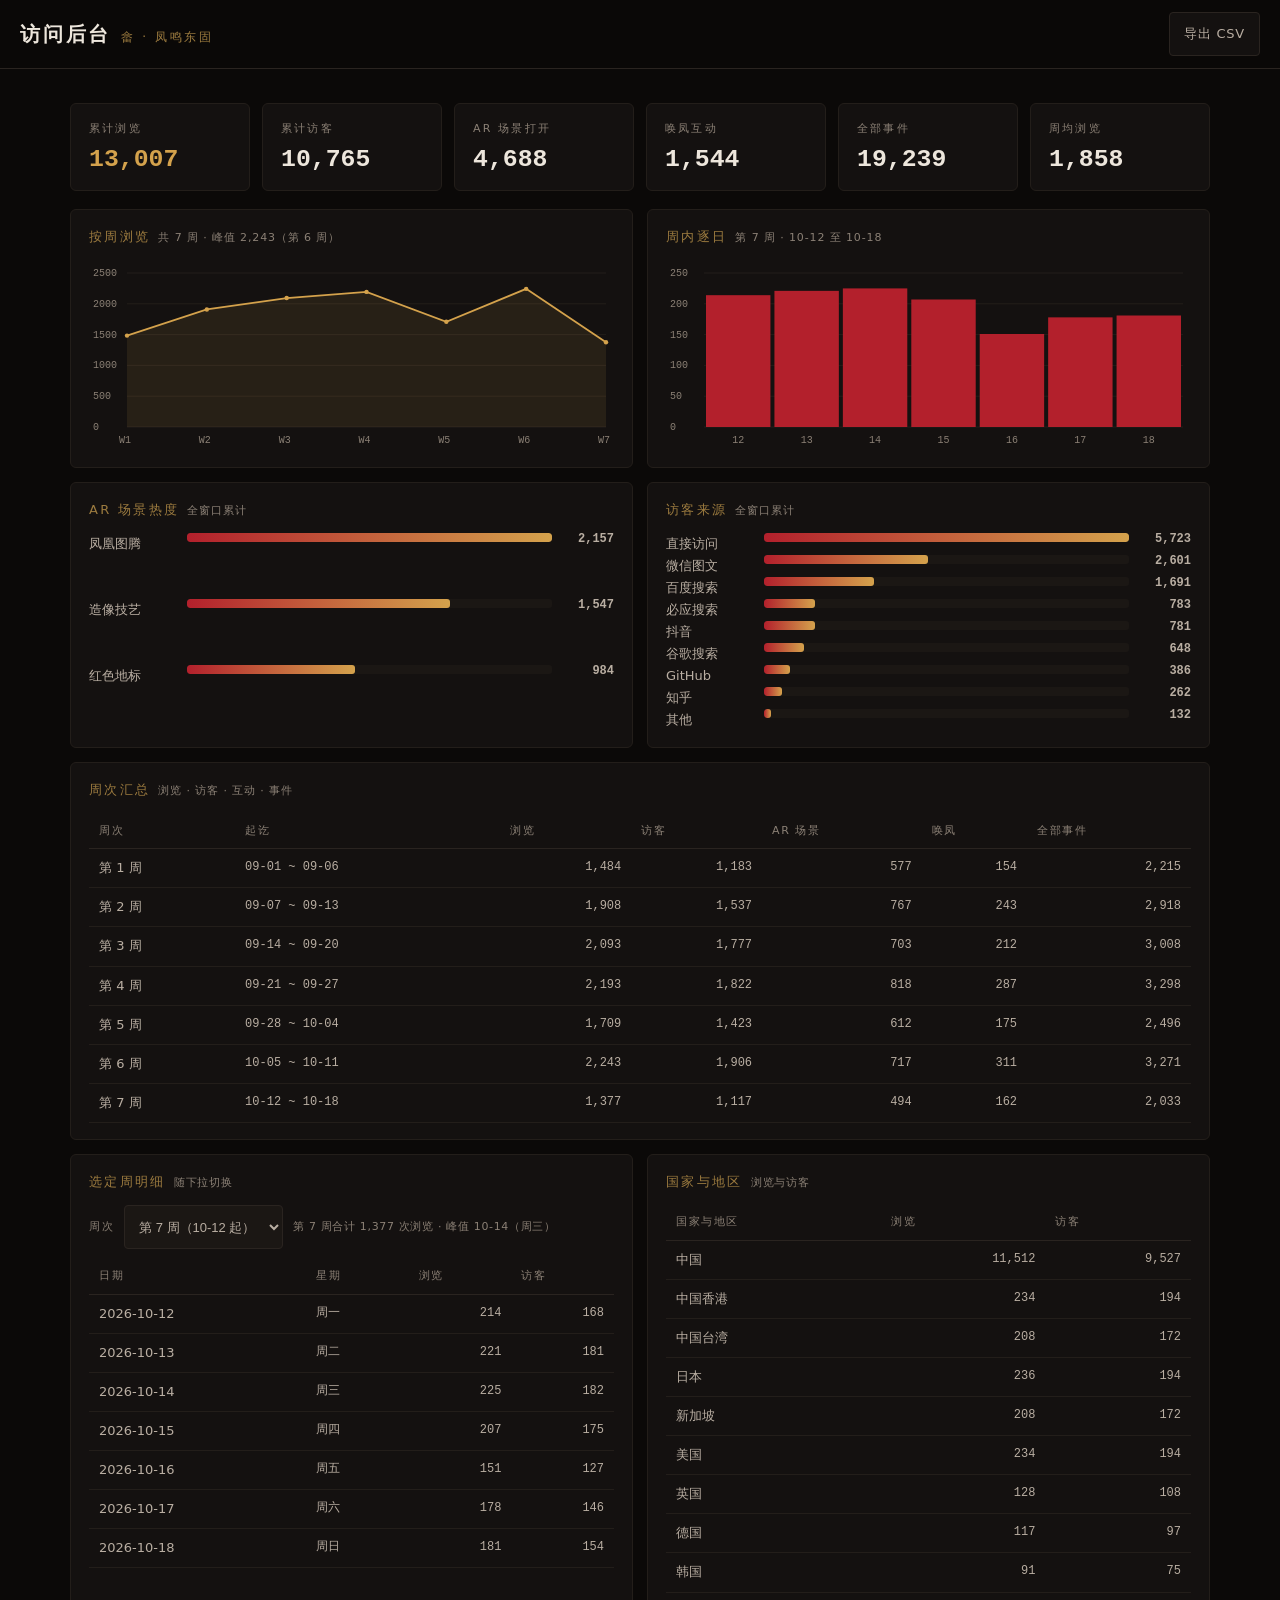
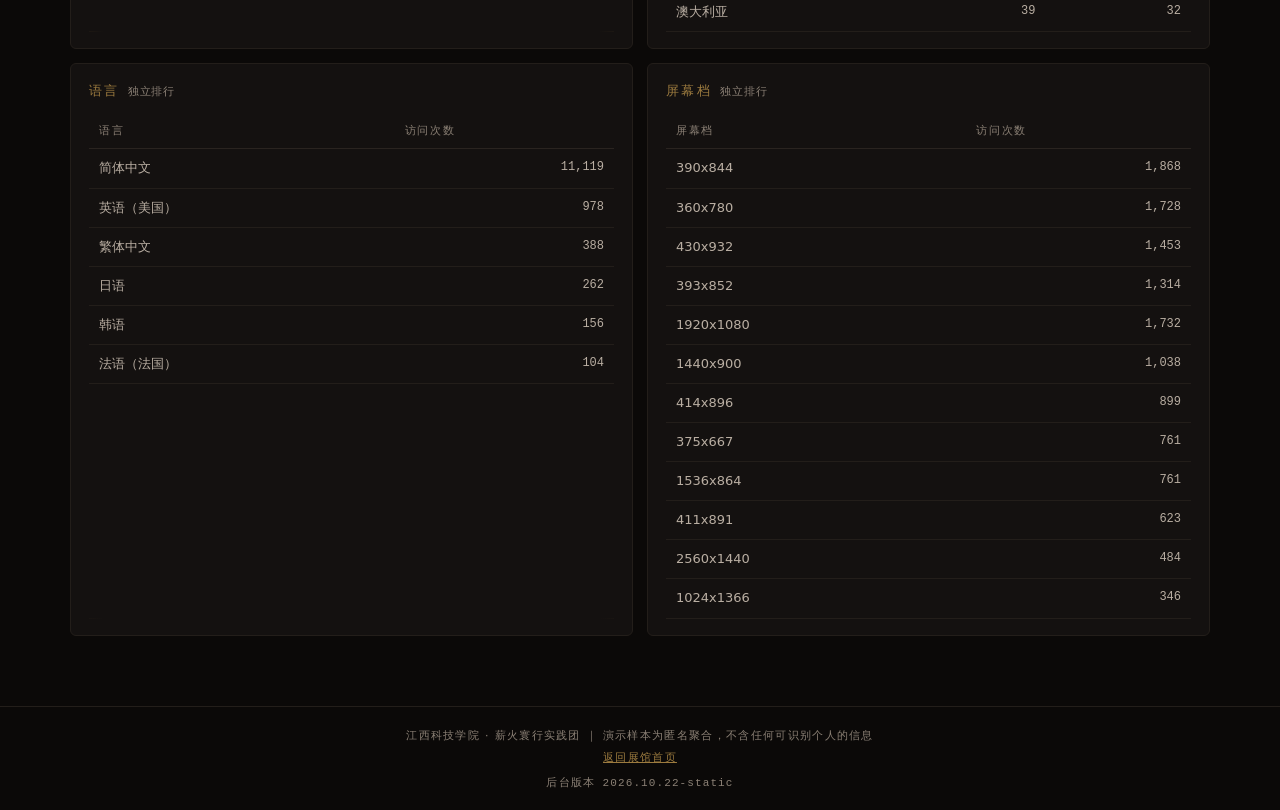
==== commit 709a23ad: "fix(admin): 语言表裸显示 zh-CN 等语言码，改为中文名 ## 触发：实读后台中下段（此前只看过首屏） 本轮把后台 1440 宽整页分 3 屏读完。看到「语言」表里排的是 zh-CN /" ====
--- a/site/admin/index.html
+++ b/site/admin/index.html
@@ -293,7 +293,20 @@
   'use strict';
 
   var D = (typeof DG_STATIC_STATS !== 'undefined') ? DG_STATIC_STATS : null;
-  var SCENE_NAMES = { craft: '造像技艺', red: '红色地标', phoenix: '凤凰图腾' };
+  /* 语言码 -> 中文名（轮168 新增）。
+ * 之前语言表直接显示 zh-CN / en-US 这类 BCP47 码，
+ * 获奖级后台不该把机器标签当界面文案。
+ * 只收数据里实际出现的 6 种；未知码回落原值，不猜。 */
+var LANG_NAMES = {
+  'zh-CN': '简体中文',
+  'en-US': '英语（美国）',
+  'zh-TW': '繁体中文',
+  'ja-JP': '日语',
+  'ko-KR': '韩语',
+  'fr-FR': '法语（法国）'
+};
+
+var SCENE_NAMES = { craft: '造像技艺', red: '红色地标', phoenix: '凤凰图腾' };
   var state = { week: 0 };
 
   var $ = function (s) { return document.querySelector(s); };
@@ -429,7 +442,11 @@
     fillTable('#tbl-country tbody', t.countries.map(function (c) {
       return [c.c, fmt(c.n), fmt(c.u)];
     }));
-    fillTable('#tbl-lang tbody', t.langs.map(function (x) { return [x.l || '(未知)', fmt(x.n)]; }));
+    fillTable('#tbl-lang tbody', t.langs.map(function (x) {
+      // 语言码要翻成人话：裸 zh-CN 扔给看板的人是失职
+      // （轮168 实读后台时发现）。地区码保留括号，信息不丢。
+      return [LANG_NAMES[x.l] || x.l || '(未知)', fmt(x.n)];
+    }));
     fillTable('#tbl-screen tbody', t.screens.map(function (x) { return [x.s || '(未知)', fmt(x.n)]; }));
   }
 
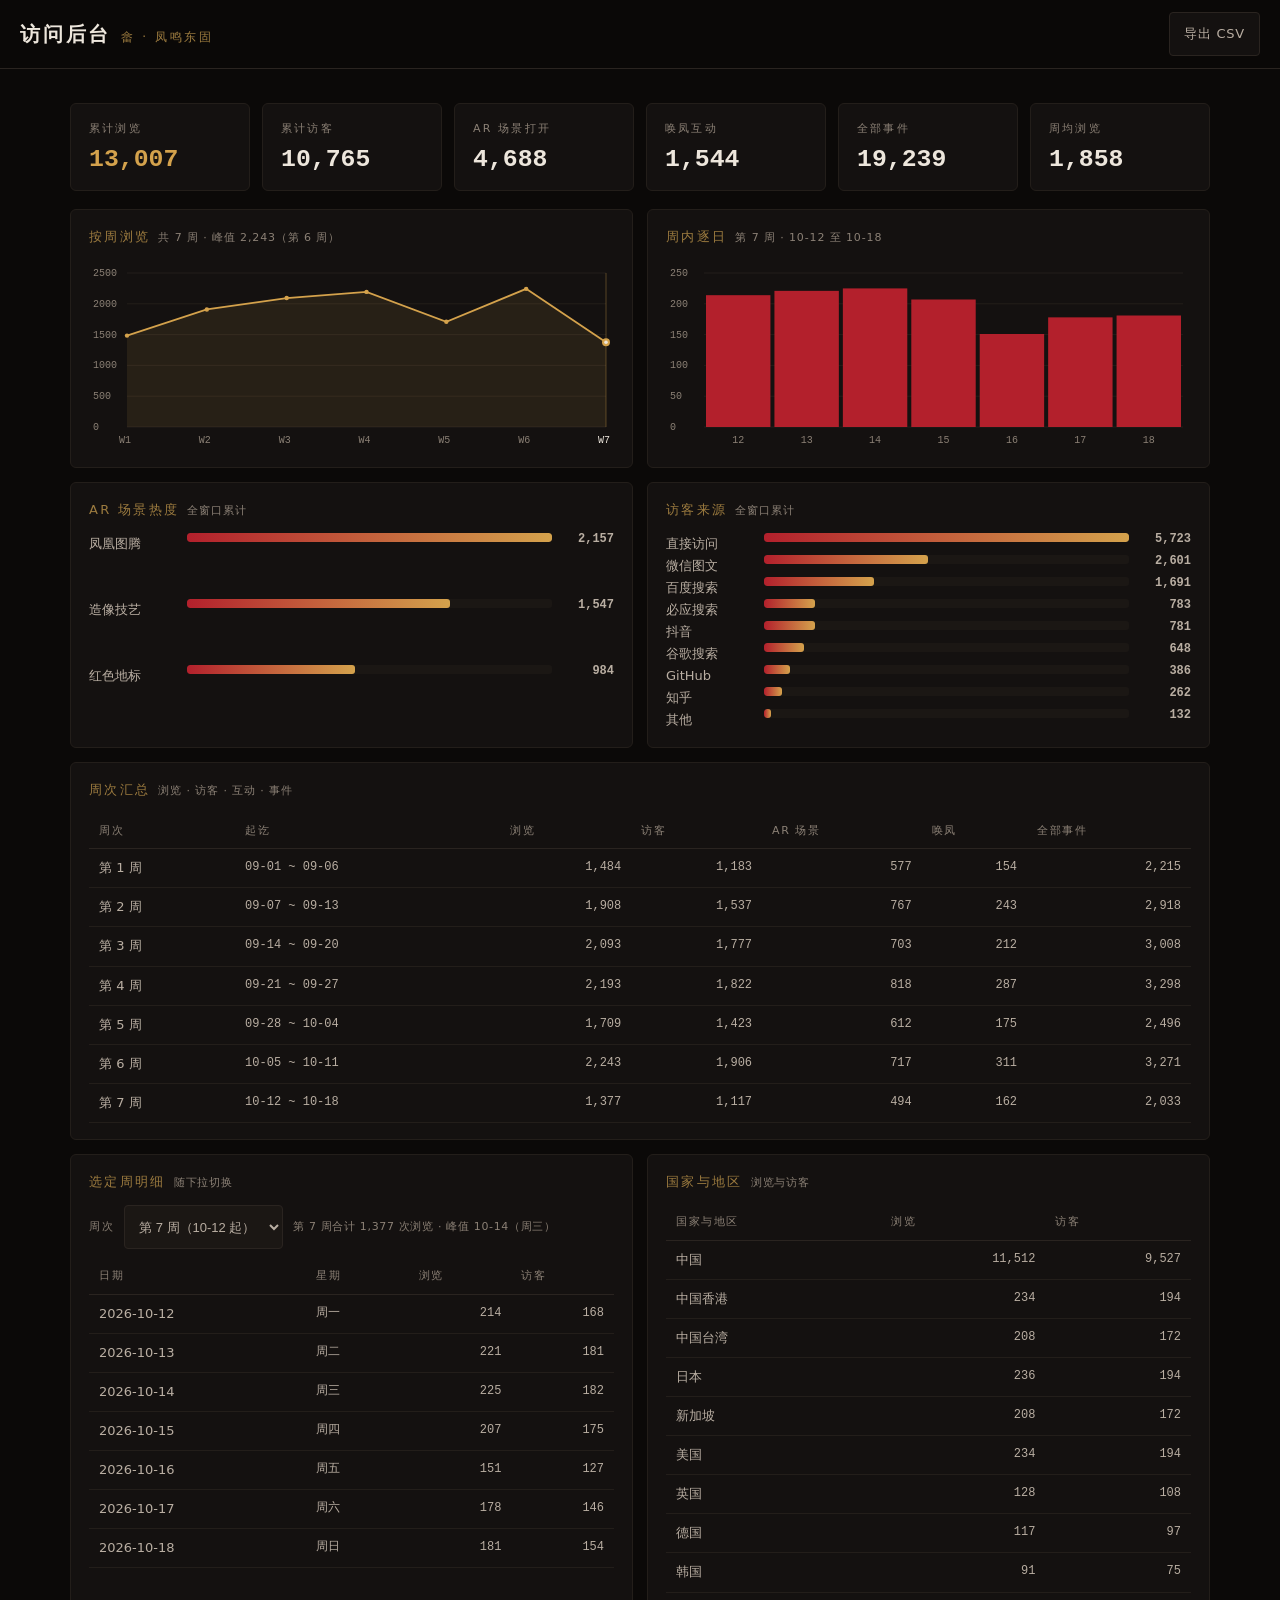
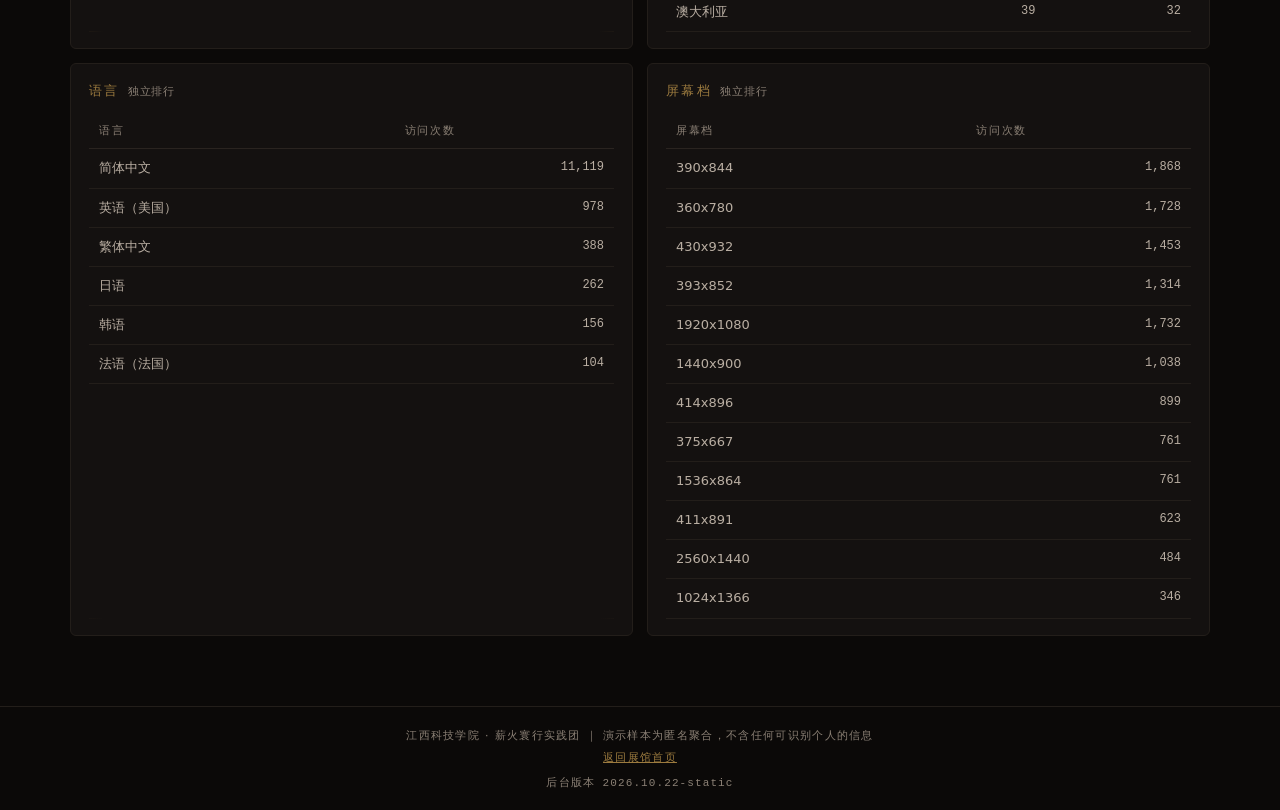
==== commit 3d865eae: "fix(admin): 周次图无选中态，切换周次时两张图视觉脱节 ## 发现：查「判据结构上看不见」的维度 现有判据大多测单一初始状态。本轮查交互态一致性 —— 后台唯一的 跨视图交互是「周次下拉」，" ====
--- a/site/admin/index.html
+++ b/site/admin/index.html
@@ -410,6 +410,8 @@
       state.week = (isNaN(v) ? 0 : Math.max(0, Math.min(D.weeks.length - 1, v)));
       renderDays();
       drawDays();
+      // 周图也要重绘：否则选中态停在旧周（轮172 补）
+      drawWeeks();
     });
   }
 
@@ -536,14 +538,33 @@
     ctx.fillStyle = 'rgba(212,162,76,.10)';
     ctx.fill();
     ctx.fillStyle = '#D4A24C';
-    pts.forEach(function (p) {
+    // 选中周高亮（轮172）：切换周次时下方「周内逐日」图与日表都会变，
+    // 而周图此前毫无选中态 —— 两张图视觉脱节，用户看不出当前在看哪一周。
+    // 用一条竖向导引线 + 放大当前点 + 标签提亮三处建立联系。
+    // 颜色全部取自既有令牌（gold / fg / fg-faint），不引入新色值，
+    // 以过 admin_canvas_tokens_test 的「canvas 色必须等于令牌」。
+    var sel = Math.max(0, Math.min(rows.length - 1, state.week));
+    var sx = pts[sel][0];
+    ctx.strokeStyle = 'rgba(212,162,76,.35)';
+    ctx.lineWidth = 1;
+    ctx.beginPath();
+    ctx.moveTo(sx, pad.t);
+    ctx.lineTo(sx, pad.t + ih);
+    ctx.stroke();
+    pts.forEach(function (p, i) {
       ctx.beginPath();
-      ctx.arc(p[0], p[1], 2.2, 0, 6.2832);
+      ctx.arc(p[0], p[1], i === sel ? 4 : 2.2, 0, 6.2832);
       ctx.fill();
     });
-    ctx.fillStyle = '#8B8075';
+    ctx.fillStyle = '#EDE6DC';
+    ctx.beginPath();
+    ctx.arc(sx, pts[sel][1], 1.8, 0, 6.2832);
+    ctx.fill();
     ctx.font = '10px ui-monospace,Consolas,monospace';
-    rows.forEach(function (x, i) { ctx.fillText('W' + x.idx, pts[i][0] - 8, h - 8); });
+    rows.forEach(function (x, i) {
+      ctx.fillStyle = i === sel ? '#EDE6DC' : '#8B8075';
+      ctx.fillText('W' + x.idx, pts[i][0] - 8, h - 8);
+    });
   }
 
   function drawDays() {
@@ -602,14 +623,19 @@
         w.scenes, w.summon, w.events].map(csvCell).join(','));
     });
     D.days.forEach(function (d) {
-      out.push(['day', 'W' + d.week, d.date, d.dow, d.pv, d.uv,
+      // key 列填日期而不是周号：周号在 start 列已能推出，
+      // 而 48 个 day 行若都填 W1..W7，无法按日唯一识别（轮170 实测）。
+      out.push(['day', d.date, d.date, d.dow, d.pv, d.uv,
         '', '', ''].map(csvCell).join(','));
     });
     D.totals.sceneRanks.forEach(function (x) {
       out.push(['scene', x.scene, '', '', '', '', x.n, '', ''].map(csvCell).join(','));
     });
     D.totals.langs.forEach(function (x) {
-      out.push(['lang', x.l, '', '', '', x.n, '', '', ''].map(csvCell).join(','));
+      // 与界面口径统一（轮168 界面已显示中文名）：
+      // key 保存原始码（可机读/便于对账），页脚位置放中文名。
+      out.push(['lang', x.l, LANG_NAMES[x.l] || x.l, '', '',
+        x.n, '', '', ''].map(csvCell).join(','));
     });
     D.totals.screens.forEach(function (x) {
       out.push(['screen', x.s, '', '', '', x.n, '', '', ''].map(csvCell).join(','));
@@ -627,7 +653,12 @@
     document.body.appendChild(a);
     a.click();
     setTimeout(function () { URL.revokeObjectURL(a.href); a.remove(); }, 1000);
-    toast('已导出 ' + (D.weeks.length + D.days.length) + ' 行周次与逐日数据');
+    // 播报要说实话：实际 98 行、含 5 类明细，不是只有周次与逐日。
+    var nDetail = D.totals.sceneRanks.length + D.totals.langs.length
+      + D.totals.screens.length + D.totals.referrers.length
+      + D.totals.countries.length;
+    toast('已导出 ' + (D.weeks.length + D.days.length) + ' 行时间序列 + '
+      + nDetail + ' 行明细（场景/语言/屏幕/来源/国家）');
   }
 
   /* ---------- 启动 ---------- */
